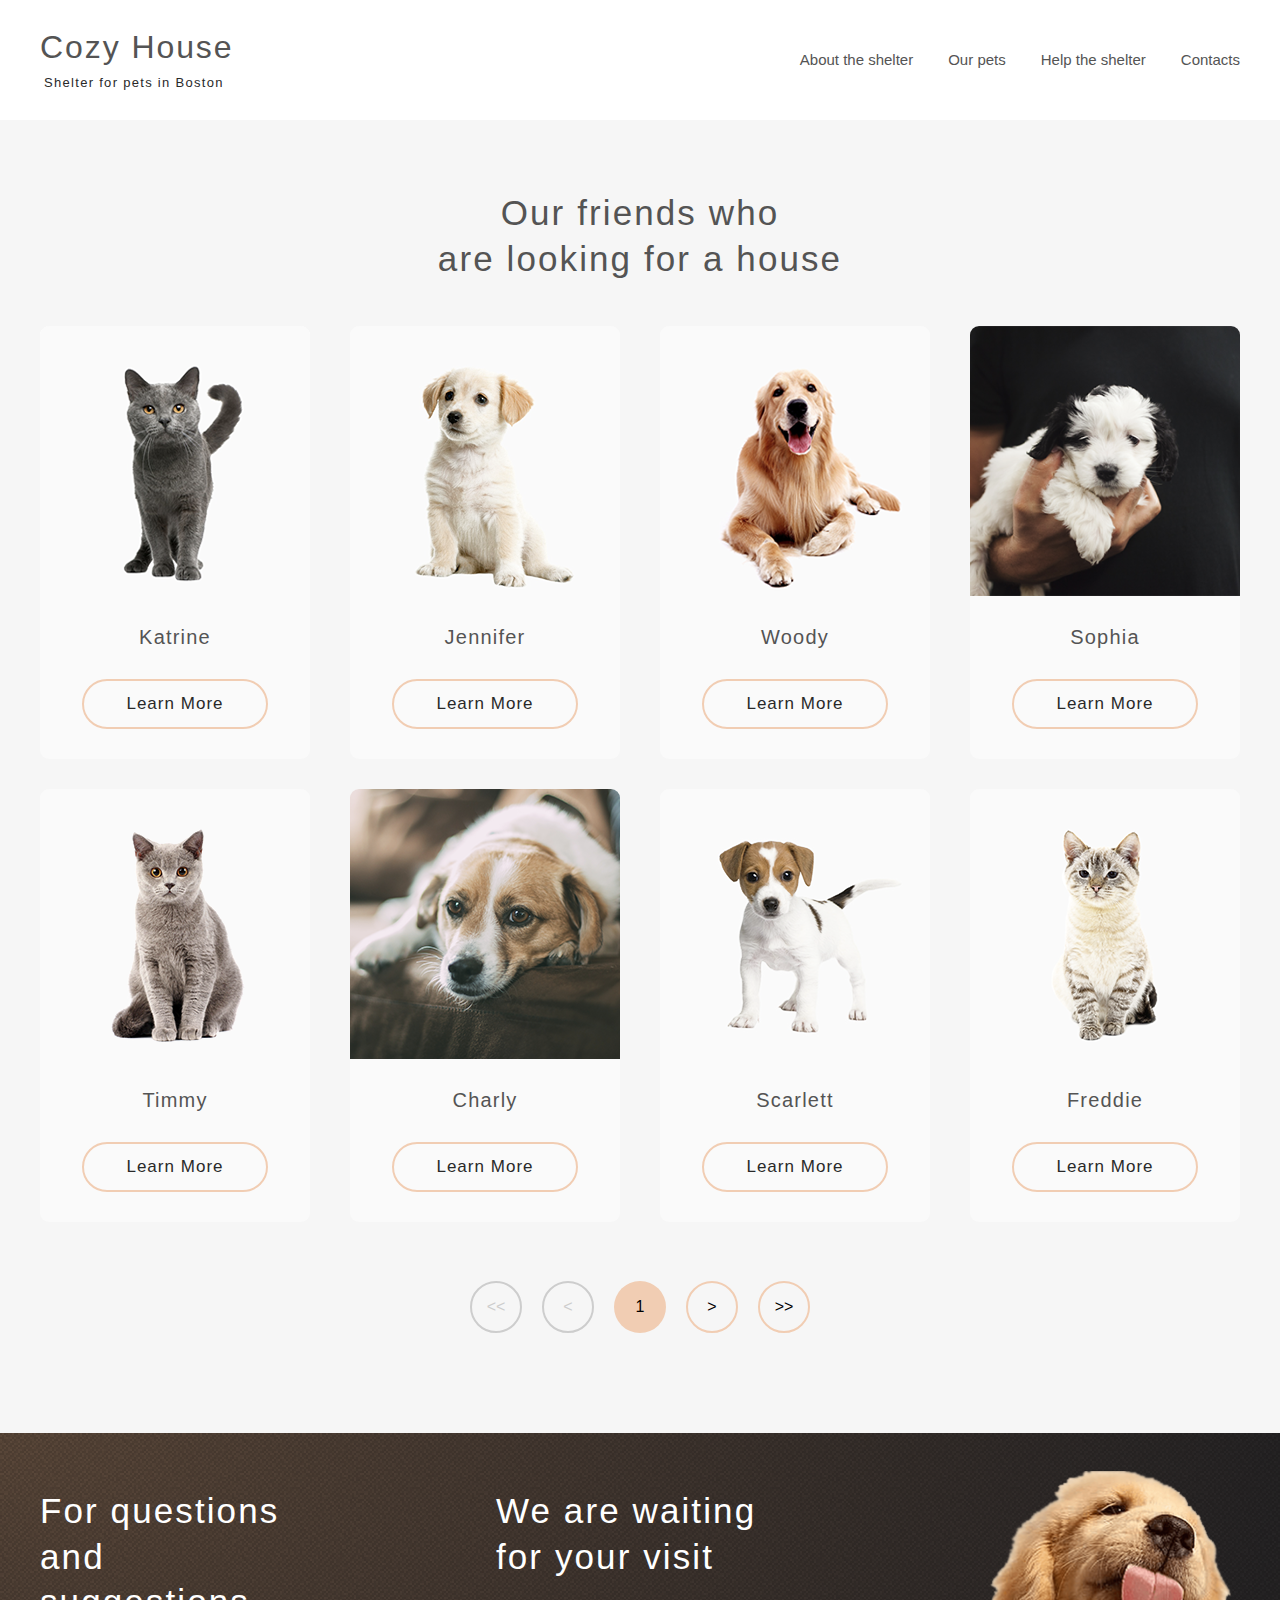
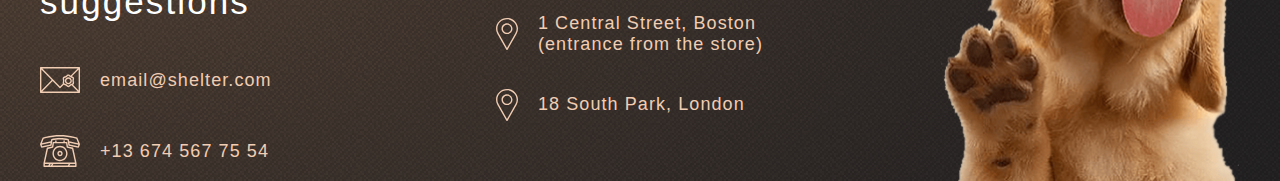
==== pets.html @ d78d14bd "feat: other decorations (wed 22 mar 17:51)" ====
<!DOCTYPE html>
<html lang="en">
<head>
    <meta charset="UTF-8">
    <meta name="viewport"
          content="width=device-width, user-scalable=no, initial-scale=1.0, maximum-scale=1.0, minimum-scale=1.0">
    <meta http-equiv="X-UA-Compatible" content="ie=edge">
    <link rel="stylesheet" href="./styles/main.css">
    <link rel="stylesheet" href="./styles/media.css">
    <link rel="icon" type="image/x-icon" href="./assets/favicon.png">
    <title>Pets</title>
</head>
<body>
<header class="header header-pets-page">
    <div class="container">

        <div class="header-nav header-nav-pets-page">
            <div class="logo logo-pets-page">
                <a href="index.html"><h1 class="logo-title logo-tittle-pets">Cozy House</h1></a>
                <p class="logo-subtitle">Shelter for pets in Boston</p>
            </div>

            <nav class="nav">
                <ul class="nav-list nav-list-pets-page">
                    <li class="nav-item nav-item-pets-page"><a href="index.html">About the shelter</a></li>
                    <li class="nav-item nav-item-pets-page"><a href="pets.html">Our pets</a></li>
                    <li class="nav-item nav-item-pets-page"><a href="index.html#help">Help the shelter</a></li>
                    <li class="nav-item nav-item-pets-page"><a href="#contacts">Contacts</a></li>
                </ul>
            </nav>
        </div>

    </div>
</header>

<section class="pets">
    <div class="container">
        <div class="pets-block pets-block-pets-page">
            <h3>Our friends who<br>
                are looking for a house</h3>

            <div class="pets-slider-container">
                <div class="pets-slider pets-slider-pets-page">
                    <div class="pets-item">
                        <div class="pets-item__img">
                            <img
                                    src="./assets/png/pets-katrine.png"
                                    alt="katrine"
                            >
                        </div>
                        <h5>Katrine</h5>
                        <button class="learn-more">Learn More</button>
                    </div>
                    <div class="pets-item">
                        <div class="pets-item__img">
                            <img
                                    src="./assets/png/pets-jennifer.png"
                                    alt="jennifer"
                            >
                        </div>
                        <h5>Jennifer</h5>
                        <button class="learn-more">Learn More</button>
                    </div>
                    <div class="pets-item">
                        <div class="pets-item__img">
                            <img
                                    src="./assets/png/pets-woody.png"
                                    alt="woody"
                            >
                        </div>
                        <h5>Woody</h5>
                        <button class="learn-more">Learn More</button>
                    </div>
                    <div class="pets-item">
                        <div class="pets-item__img">
                            <img
                                    src="./assets/png/pets-katrine%20(1).png"
                                    alt="Sophia"
                            >
                        </div>
                        <h5>Sophia</h5>
                        <button class="learn-more">Learn More</button>
                    </div>
                    <div class="pets-item">
                        <div class="pets-item__img">
                            <img
                                    src="./assets/png/pets-timmy.png"
                                    alt="Timmy"
                            >
                        </div>
                        <h5>Timmy</h5>
                        <button class="learn-more">Learn More</button>
                    </div>
                    <div class="pets-item">
                        <div class="pets-item__img">
                            <img
                                    src="./assets/png/pets-charly.png"
                                    alt="Charly"
                            >
                        </div>
                        <h5>Charly</h5>
                        <button class="learn-more">Learn More</button>
                    </div>
                    <div class="pets-item">
                        <div class="pets-item__img">
                            <img
                                    src="./assets/png/pets-scarlet.png"
                                    alt="Scarlett"
                            >
                        </div>
                        <h5>Scarlett</h5>
                        <button class="learn-more">Learn More</button>
                    </div>
                    <div class="pets-item">
                        <div class="pets-item__img">
                            <img
                                    src="./assets/png/pets-katrine%20(2).png"
                                    alt="Freddie"
                            >
                        </div>
                        <h5>Freddie</h5>
                        <button class="learn-more">Learn More</button>
                    </div>
                </div>
            </div>
            <div class="pets__control-buttons">
                <button class="prev-max-btn control-btn"> << </button>
                <button class="prev-btn control-btn"> < </button>
                <button class="num-slider-btn control-btn"> 1 </button>
                <button class="next-btn control-btn"> > </button>
                <button class="next-max-btn control-btn"> >> </button>
            </div>

        </div>
    </div>
</section>

<footer id="contacts">
    <div class="container">
        <div class="footer-block">

            <div class="contacts">
                <h2>For questions<br> and suggestions</h2>
                <a href="mailto:email@shelter.com" class="email-address">
                    <img src="./assets/icons/icon-email.svg" alt="email">
                    <p>email@shelter.com</p>
                </a>
                <a href="tel:+136745677554" class="phone-nums">
                    <img src="./assets/icons/icon-phone.svg" alt="phone">
                    <p>+13 674 567 75 54</p>
                </a>
            </div>

            <div class="address">
                <h2>We are waiting<br> for your visit</h2>
                <a href="https://www.google.com/maps/place/JetBrains/@59.9815845,30.2146416,15z/data=!4m6!3m5!1s0x4696370110077071:0x7142189108d4a839!8m2!3d59.9815845!4d30.2146416!16s%2Fg%2F12ht1yhwh"
                   class="location"
                   target="_blank"
                >
                    <img src="./assets/icons/icon-marker.svg" alt="marker">
                    <p>1 Central Street, Boston<br>(entrance from the store)</p>
                </a>
                <a href="https://www.google.com/maps/place/%D0%AD%D0%BB%D1%82%D0%B5%D0%BC+%D0%9F%D0%B0%D1%80%D0%BA+%D0%AE%D0%B3/@51.4553638,0.0538991,15.22z/data=!4m10!1m2!2m1!1s18+South+Park,+London!3m6!1s0x47d8a91594ab684d:0x6e5fc26f22667307!8m2!3d51.4555305!4d0.0668905!15sChUxOCBTb3V0aCBQYXJrLCBMb25kb26SAQRwYXJr4AEA!16s%2Fg%2F1th567md"
                   class="location-two"
                   target="_blank"
                >
                    <img src="./assets/icons/icon-marker.svg" alt="marker">
                    <p>18 South Park, London</p>
                </a>
            </div>

            <div class="footer-dog-img">
                <img src="./assets/png/footer-puppy.png" alt="puppy">
            </div>

        </div>
    </div>
</footer>

<script src="script.js"></script>
</body>
</html>
---- styles/main.css ----
@import "reset.css";
html {
    scroll-behavior: smooth;
}
body {
    font-family: 'Georgia', sans-serif;
}

.container {
    max-width: 1280px;
    padding: 0 40px;
    margin: 0 auto;
}

/* ======HEADER====== */
.header {
    background: url(../assets/backgrounds/noise_transparent@2x.png), radial-gradient(100% 215.42% at 0% 0%, #5b483a 0%, #262425 100%), #211f20;
    padding-top: 60px;
}

.header-nav {
    display: flex;
    justify-content: space-between;
    padding-bottom: 60px;
}

/*logo*/
.logo h1 {
    font-weight: 400;
    font-size: 32px;
    line-height: 110%;
    letter-spacing: 0.06em;
    color: #F1CDB3;
}

.logo p {
    font-family: 'Arial', sans-serif;
    padding-left: 4px;
    padding-top: 10px;
    font-weight: 400;
    font-size: 13px;
    line-height: 15px;
    letter-spacing: 0.1em;
    color: #FFFFFF;
}

/*nav*/
.nav {
    display: flex;
    align-items: center;
}

.nav-list {
    display: flex; justify-content: center;
    column-gap: 35px;
}

.nav-item a {
    font-family: 'Arial', sans-serif;
    font-weight: 400;
    font-size: 15px;
    color: #CDCDCD;
    transition: 0.3s;
    position: relative;
    cursor: pointer;
    line-height: 1;
}

.nav-list a:hover {
    color: #fafafa;
}

/*start-screen*/
.start-screen {
    display: flex;
    justify-content: space-between;
}

.start__content {
    padding-top: 10.1875em;
    padding-right: 42px;
}
.start__content h2 {
    font-family: 'Georgia', sans-serif;
    font-weight: 400;
    font-size: 44px;
    line-height: 130%;
    color: #FFFFFF;
    padding-bottom: 42px;
}

.start-screen p {
    font-family: 'Arial', sans-serif;
    font-weight: 400;
    font-size: 15px;
    line-height: 160%;
    color: #CDCDCD;
    padding-bottom: 42px;
}

.make-a-friend {
    background-color: #F1CDB3;
    padding: 15px 45px;
    border-radius: 100px;
    font-family: 'Georgia', sans-serif;
    font-weight: 400;
    font-size: 17px;
    line-height: 130%;
    letter-spacing: 0.06em;
    color: #292929;
    transition: 0.3s;
}

.make-a-friend:hover {
    background-color: #FDDCC4;
}

/* =====ABOUT===== */
.about-block {
    display: flex;
    padding-top: 80px;
    padding-bottom: 100px;
}

.about-pets {
    padding-left: 10.938em;
}

.about-content {
    padding-left: 7.5em;
    padding-right: 10.938em;
}

.about-content h3 {
    font-family: 'Georgia', sans-serif;
    font-weight: 400;
    font-size: 35px;
    line-height: 130%;
    letter-spacing: 0.06em;
    color: #545454;
    padding-bottom: 25px;
    padding-top: 14px;
}

.about-content p {
    font-family: 'Arial', sans-serif;
    font-weight: 400;
    font-size: 15px;
    line-height: 160%;
    color: #4C4C4C;
    padding-bottom: 25px;
}

.first-about-content {
    padding-bottom: 25px;
}


/* =====PETS===== */
.pets {
    background-color: #F6F6F6;
    padding-top: 70px;
}

.pets-block h3 {
    font-family: 'Georgia', sans-serif;
    font-weight: 400;
    font-size: 35px;
    line-height: 130%;
    align-items: center;
    text-align: center;
    letter-spacing: 0.06em;
    color: #545454;
    padding-bottom: 60px;
}

.pets-slider-container {
    display: flex;
    justify-content: space-between;
    align-items: center;
    padding-bottom: 59px;
}

.pets-slider {
    display: flex;
    column-gap: 90px;
}

.pets-item {
    background: #FAFAFA;
    border-radius: 9px;

    transition: 0.3s;
}

.pets-item:hover {
    box-shadow: 0 0 10px rgba(0,0,0,0.5);
}

.pets-item__img img {
    border-radius: 9px 9px 0 0;
}

.left-arrow, .right-arrow{
    cursor: pointer;
    -webkit-box-align: center;
    -ms-flex-align: center;
    align-items: center;
    padding: 16px 16px;
    width: 52px;
    height: 52px;
    border: 2px solid #f1cdb3;
    -webkit-box-sizing: border-box;
    box-sizing: border-box;
    border-radius: 50%;
    color: #292929;
    background-color: transparent;
    font-weight: bold;
}

.pets-item {
    display: flex;
    align-items: center;
    flex-direction: column;
}

.pets-item h5 {
    font-family: 'Georgia', sans-serif;
    font-weight: 400;
    font-size: 20px;
    line-height: 23px;
    letter-spacing: 0.06em;
    color: #545454;
    padding-bottom: 30px;
}

.pets-item__img {
    padding-bottom: 30px;
}

.learn-more {
    border: 2px solid #F1CDB3;
    border-radius: 100px;
    padding: 12px 42px;
    margin-bottom: 30px;

    font-family: 'Georgia', sans-serif;
    font-weight: 400;
    font-size: 17px;
    line-height: 130%;
    letter-spacing: 0.06em;
    color: #292929;

    transition: 0.3s;
}

.learn-more:hover {
    background-color: #FDDCC4;
    border: 2px solid #FDDCC4;
}

.pets__button-get-to-know {
    display: flex;
    justify-content: center;
}

button.get-to-know{
    display: flex;
    align-items: center;
    padding: 15px 45px;
    background: #F1CDB3;
    border-radius: 100px;

    font-family: 'Georgia', sans-serif;
    font-weight: 400;
    letter-spacing: 0.0586282em;
    font-size: 17px;
    line-height: 130%;
    color: #292929;

    margin-bottom: 100px;

    transition: 0.3s;
}

button.get-to-know:hover {
    background-color: #FDDCC4;
}

/* =====HELP===== */
.help-block {
    display: flex;
    flex-direction: column;
    align-items: center;

    padding-top: 80px;
}

.help__header h3 {
    font-family: 'Georgia', sans-serif;
    font-weight: 400;
    font-size: 35px;
    line-height: 130%;
    text-align: center;
    letter-spacing: 0.06em;
    color: #545454;

    padding-bottom: 60px;
}

.help-icons-block {
    align-items: center;
    display: flex;
    flex-direction: column;
}

.help__icons {
    display: flex;
    align-items: baseline;
    flex-wrap: wrap;
    gap: 3.3rem 7.5rem;
    max-width: 1030px;
    justify-content: center;

    padding-bottom: 100px;
}

.help-icons-block p {
    font-family: 'Georgia', sans-serif;
    font-weight: 400;
    font-size: 20px;
    line-height: 115%;
    letter-spacing: 0.06em;
    color: #545454;

    padding-top: 30px;
}

/* =====DONATION===== */
.donation {
    background: #F6F6F6;
    padding-bottom: 100px;
}

.donation-block {
    display: -webkit-box;
    display: -ms-flexbox;
    display: flex;
    -webkit-box-pack: center;
    -ms-flex-pack: center;
    justify-content: center;
    -webkit-box-align: center;
    -ms-flex-align: center;
    align-items: center;
    gap: 31px;
    padding-top: 81px;
}

.donation-info-block {
    align-self: flex-start;
    max-width: 380px;
}

.card-pick {
    padding: 1px 15px;
    max-width: 349px;
    height: 43px;
    -webkit-box-align: center;
    -ms-flex-align: center;
    align-items: center;
    background-color: #f1cdb3;
    display: -webkit-box;
    display: -ms-flexbox;
    display: flex;
    -webkit-box-pack: justify;
    -ms-flex-pack: justify;
    justify-content: space-between;
    font-family: "Georgia", sans-serif;
    line-height: 115%;
    letter-spacing: 0.06em;
    border-radius: 9px;
    margin-bottom: 21px;
    color: #545454;
    text-decoration: none;
}

.donation-info-block h1 {
    font-family: 'Georgia', sans-serif;
    font-weight: 400;
    font-size: 35px;
    line-height: 130%;
    letter-spacing: 0.06em;
    color: #545454;

    padding-bottom: 20px;
}

.donation-info-block h6 {
    font-family: 'Georgia', sans-serif;
    font-weight: 400;
    font-size: 15px;
    line-height: 110%;
    letter-spacing: 0.06em;
    color: #545454;

    padding-bottom: 20px;
}

.donation-info-block p {
    font-family: 'Arial', sans-serif;
    font-weight: 400;
    font-size: 12px;
    line-height: 18px;
    color: #B2B2B2;
}

.card-pick p {
    font-family: 'Georgia', sans-serif;
    font-weight: 400;
    font-size: 20px;
    line-height: 115%;
    letter-spacing: 0.06em;
    color: #545454;
}

.subtitle {
    font-style: italic;
}

/* =====FOOTER===== */
footer {
    background: url(../assets/backgrounds/noise_transparent@2x.png), radial-gradient(100% 215.42% at 0% 0%, #5b483a 0%, #262425 100%), #211f20;
}

.footer-block {
    display: flex;
    justify-content: space-between;
    padding-top: 38px;
}

.footer-block h2 {
    font-family: 'Georgia', sans-serif;
    font-weight: 400;
    font-size: 35px;
    line-height: 130%;
    letter-spacing: 0.06em;
    color: #FFFFFF;
}

.footer-block p {
    font-family: 'Georgia', sans-serif;
    font-weight: 400;
    font-size: 18px;
    line-height: 115%;
    letter-spacing: 0.06em;
    color: #F1CDB3;
}

.contacts, .address {
    padding-top: 17px;
    max-width: 279px;
    display: -webkit-box;
    display: -ms-flexbox;
    display: flex;
    -webkit-box-orient: vertical;
    -webkit-box-direction: normal;
    -ms-flex-direction: column;
    flex-direction: column;
    -webkit-box-align: start;
    -ms-flex-align: start;
    align-items: flex-start;
    -webkit-box-pack: justify;
    -ms-flex-pack: justify;
    gap: 39px;
}

.contacts a {
    display: flex;
    align-items: center;
}

.contacts a img {
    padding-right: 20px;
}

.address {
    gap: 34px;
}

.address a {
    display: flex;
    align-items: center;
}

.address a img {
    padding-right: 20px;
}

/*==== OUR PETS PAGE ====*/

/*=====header=====*/
.header-pets-page {
    background: #FFFFFF;
    padding-top: 30px;
}

.logo-pets-page h1 {
    color: #545454;
}

.logo-pets-page p {
    color: #292929;
}

.nav-item-pets-page a {
    color: #545454;
    position: relative;
    cursor: pointer;
    line-height: 1;
}

.nav-item a:after {
    display: block;
    position: absolute;
    left: 0; /*изменить на right:0;, чтобы изменить направление подчёркивания */
    width: 0;/*задаём длинну линии до наведения курсора*/
    height: 2px; /*задаём ширину линии*/
    background-color: #F1CDB3; /*задаём цвет линии*/
    content: "";
    transition: width 0.3s ease-out;
}

.nav-item a:hover:after, a:focus:after {
    width: 100%; /*устанавливаем значение 100% чтобы ссылка подчёркивалась полностью*/
}

.nav-list-pets-page a:hover {
    color: #292929;
    background-size: 100% 2px;

}

.header-nav-pets-page {
    padding-bottom: 30px;
}

/*=====pets=====*/
.pets-block-pets-page h3{
    padding-bottom: 45px;
}

.pets-slider-pets-page {
    gap: 30px 40px;
    flex-wrap: wrap;
}
/*buttons control*/
.pets__control-buttons {
    display: flex;
    flex-direction: row;
    justify-content: center;
    gap: 20px;
    padding-bottom: 100px;
}

/*coloring buttons*/
.control-btn {
    border-radius: 100px;
    width: 52px;
    height: 52px;
}

.prev-max-btn, .prev-btn {
    border: 2px solid #CDCDCD;
    color: #CDCDCD;
}

.num-slider-btn {
    background: #F1CDB3;
}

.next-btn, .next-max-btn {
    border: 2px solid #F1CDB3;
}
---- styles/media.css ----
@viewport
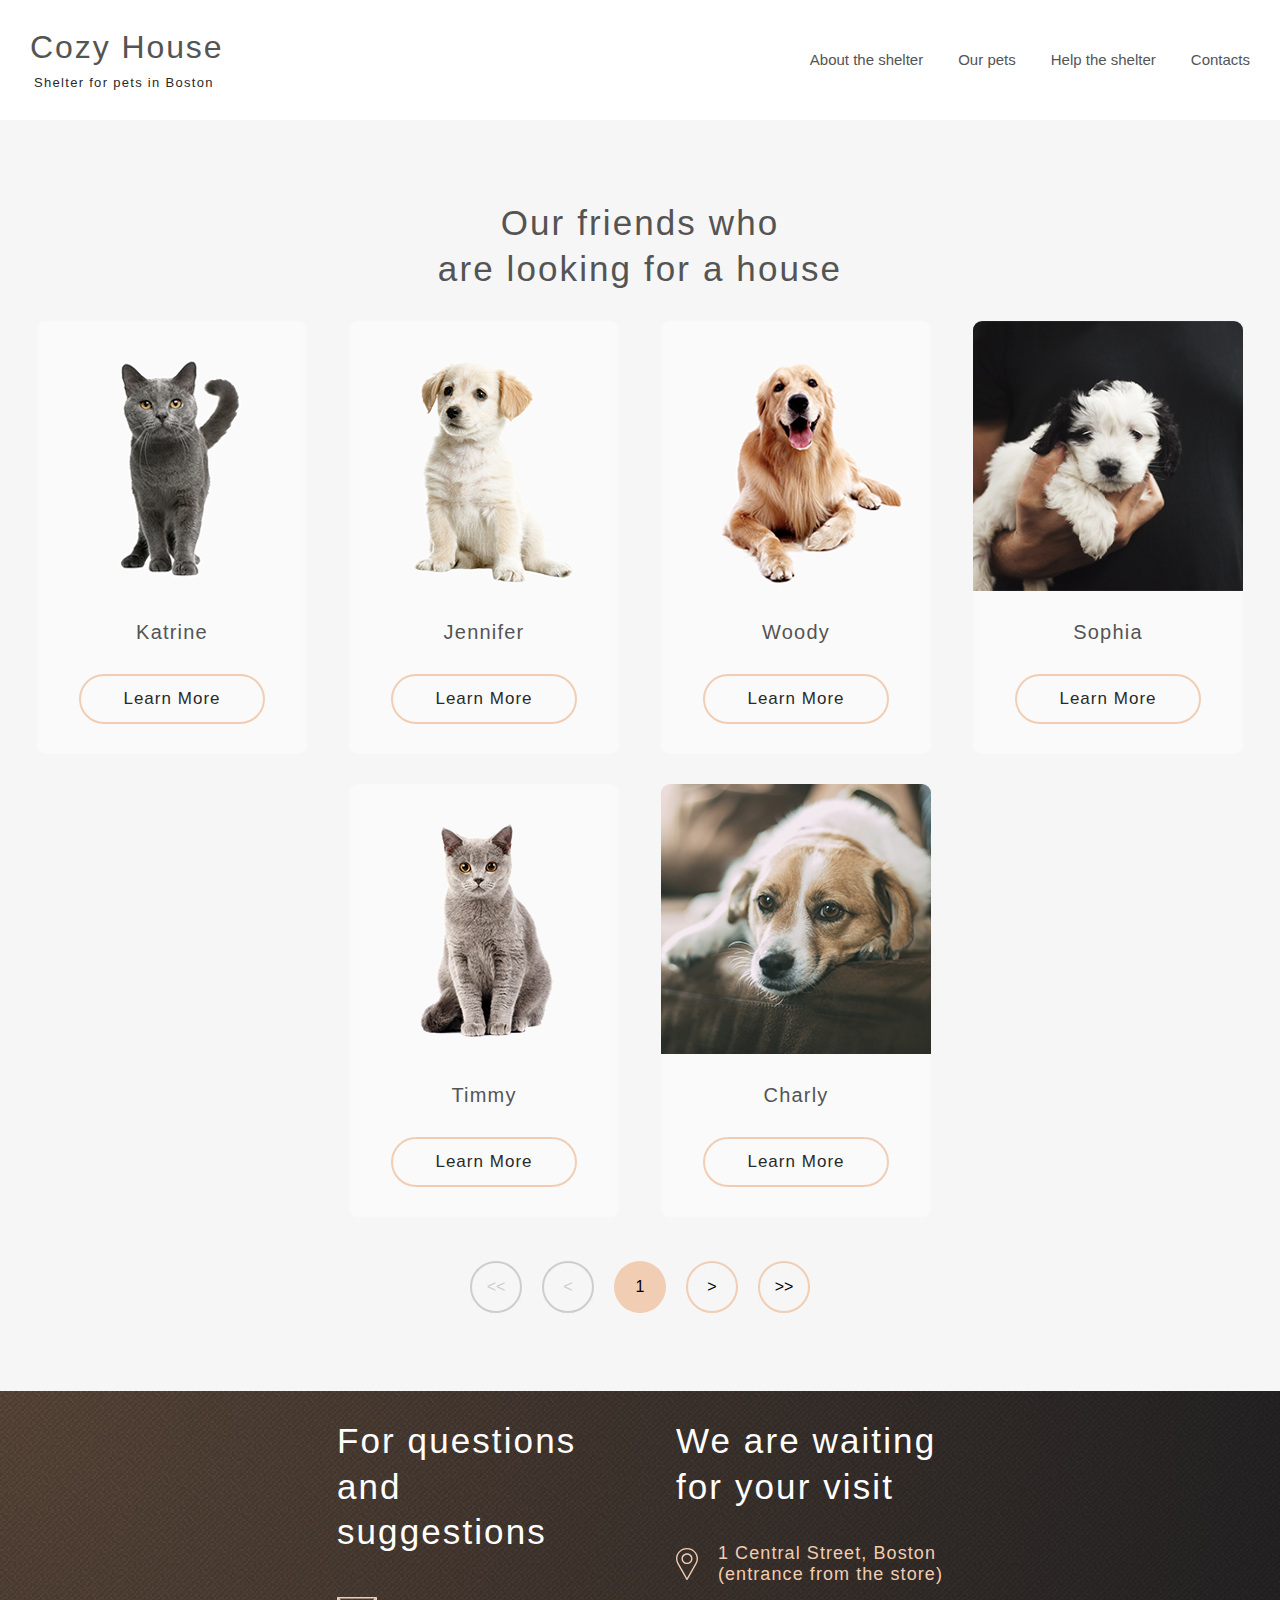
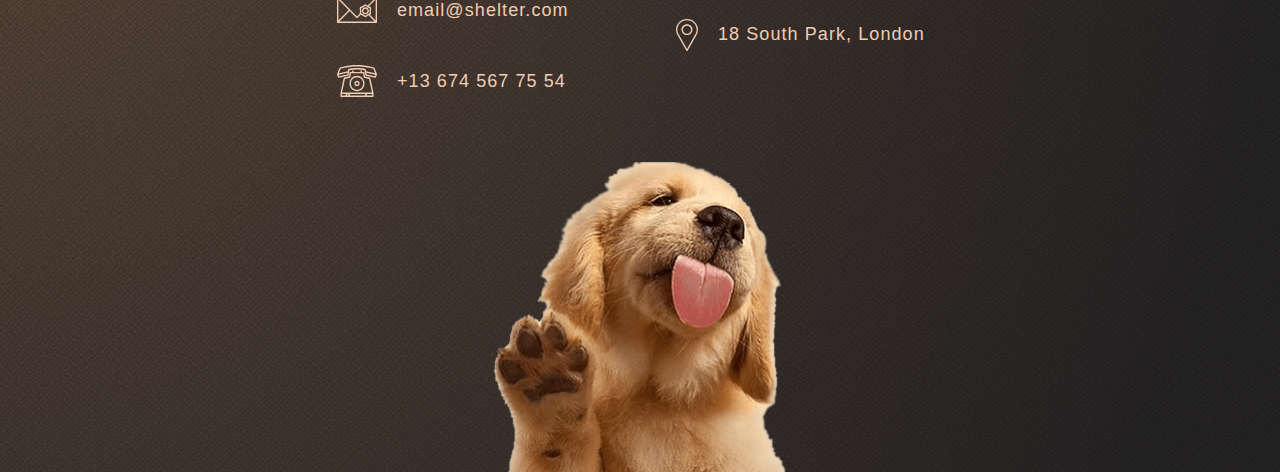
==== commit ddedf4ae: "feat: I forgot about the second page. Fixed (thu 23 mar 17:49)" ====
--- a/pets.html
+++ b/pets.html
@@ -39,7 +39,7 @@
             <h3>Our friends who<br>
                 are looking for a house</h3>
 
-            <div class="pets-slider-container">
+            <div class="pets-slider-container pets-page-wrapper">
                 <div class="pets-slider pets-slider-pets-page">
                     <div class="pets-item">
                         <div class="pets-item__img">
@@ -124,11 +124,11 @@
                 </div>
             </div>
             <div class="pets__control-buttons">
-                <button class="prev-max-btn control-btn"> << </button>
-                <button class="prev-btn control-btn"> < </button>
+                <button class="prev-max-btn control-btn">&lt;&lt;</button>
+                <button class="prev-btn control-btn">&lt;</button>
                 <button class="num-slider-btn control-btn"> 1 </button>
-                <button class="next-btn control-btn"> > </button>
-                <button class="next-max-btn control-btn"> >> </button>
+                <button class="next-btn control-btn">&gt;</button>
+                <button class="next-max-btn control-btn">&gt;&gt;</button>
             </div>
 
         </div>
@@ -138,35 +138,36 @@
 <footer id="contacts">
     <div class="container">
         <div class="footer-block">
+            <div class="footer__information">
+                <div class="contacts">
+                    <h2>For questions<br> and suggestions</h2>
+                    <a href="mailto:email@shelter.com" class="email-address">
+                        <img src="./assets/icons/icon-email.svg" alt="email">
+                        <p>email@shelter.com</p>
+                    </a>
+                    <a href="tel:+136745677554" class="phone-nums">
+                        <img src="./assets/icons/icon-phone.svg" alt="phone">
+                        <p>+13 674 567 75 54</p>
+                    </a>
+                </div>
 
-            <div class="contacts">
-                <h2>For questions<br> and suggestions</h2>
-                <a href="mailto:email@shelter.com" class="email-address">
-                    <img src="./assets/icons/icon-email.svg" alt="email">
-                    <p>email@shelter.com</p>
-                </a>
-                <a href="tel:+136745677554" class="phone-nums">
-                    <img src="./assets/icons/icon-phone.svg" alt="phone">
-                    <p>+13 674 567 75 54</p>
-                </a>
-            </div>
-
-            <div class="address">
-                <h2>We are waiting<br> for your visit</h2>
-                <a href="https://www.google.com/maps/place/JetBrains/@59.9815845,30.2146416,15z/data=!4m6!3m5!1s0x4696370110077071:0x7142189108d4a839!8m2!3d59.9815845!4d30.2146416!16s%2Fg%2F12ht1yhwh"
-                   class="location"
-                   target="_blank"
-                >
-                    <img src="./assets/icons/icon-marker.svg" alt="marker">
-                    <p>1 Central Street, Boston<br>(entrance from the store)</p>
-                </a>
-                <a href="https://www.google.com/maps/place/%D0%AD%D0%BB%D1%82%D0%B5%D0%BC+%D0%9F%D0%B0%D1%80%D0%BA+%D0%AE%D0%B3/@51.4553638,0.0538991,15.22z/data=!4m10!1m2!2m1!1s18+South+Park,+London!3m6!1s0x47d8a91594ab684d:0x6e5fc26f22667307!8m2!3d51.4555305!4d0.0668905!15sChUxOCBTb3V0aCBQYXJrLCBMb25kb26SAQRwYXJr4AEA!16s%2Fg%2F1th567md"
-                   class="location-two"
-                   target="_blank"
-                >
-                    <img src="./assets/icons/icon-marker.svg" alt="marker">
-                    <p>18 South Park, London</p>
-                </a>
+                <div class="address">
+                    <h2>We are waiting<br> for your visit</h2>
+                    <a href="https://www.google.com/maps/place/JetBrains/@59.9815845,30.2146416,15z/data=!4m6!3m5!1s0x4696370110077071:0x7142189108d4a839!8m2!3d59.9815845!4d30.2146416!16s%2Fg%2F12ht1yhwh"
+                       class="location"
+                       target="_blank"
+                    >
+                        <img src="./assets/icons/icon-marker.svg" alt="marker">
+                        <p>1 Central Street, Boston<br>(entrance from the store)</p>
+                    </a>
+                    <a href="https://www.google.com/maps/place/%D0%AD%D0%BB%D1%82%D0%B5%D0%BC+%D0%9F%D0%B0%D1%80%D0%BA+%D0%AE%D0%B3/@51.4553638,0.0538991,15.22z/data=!4m10!1m2!2m1!1s18+South+Park,+London!3m6!1s0x47d8a91594ab684d:0x6e5fc26f22667307!8m2!3d51.4555305!4d0.0668905!15sChUxOCBTb3V0aCBQYXJrLCBMb25kb26SAQRwYXJr4AEA!16s%2Fg%2F1th567md"
+                       class="location-two"
+                       target="_blank"
+                    >
+                        <img src="./assets/icons/icon-marker.svg" alt="marker">
+                        <p>18 South Park, London</p>
+                    </a>
+                </div>
             </div>
 
             <div class="footer-dog-img">
--- a/styles/main.css
+++ b/styles/main.css
@@ -95,7 +95,7 @@
     font-size: 15px;
     line-height: 160%;
     color: #CDCDCD;
-    padding-bottom: 42px;
+    padding-bottom: 55px;
 }
 
 .make-a-friend {
@@ -195,6 +195,7 @@
 
 .pets-item:hover {
     box-shadow: 0 0 10px rgba(0,0,0,0.5);
+    cursor: pointer;
 }
 
 .pets-item__img img {
@@ -216,6 +217,13 @@
     color: #292929;
     background-color: transparent;
     font-weight: bold;
+
+    transition: 0.3s;
+}
+
+.left-arrow:hover, .right-arrow:hover {
+    background: #FDDCC4;
+    border: 2px solid #FDDCC4;
 }
 
 .pets-item {
@@ -321,6 +329,7 @@
     gap: 3.3rem 7.5rem;
     max-width: 1030px;
     justify-content: center;
+
 
     padding-bottom: 100px;
 }
@@ -384,7 +393,7 @@
     text-decoration: none;
 }
 
-.donation-info-block h1 {
+.donation-info-block h2 {
     font-family: 'Georgia', sans-serif;
     font-weight: 400;
     font-size: 35px;
@@ -430,6 +439,11 @@
 /* =====FOOTER===== */
 footer {
     background: url(../assets/backgrounds/noise_transparent@2x.png), radial-gradient(100% 215.42% at 0% 0%, #5b483a 0%, #262425 100%), #211f20;
+}
+
+.footer__information {
+    display: flex;
+    gap: 160px;
 }
 
 .footer-block {
@@ -577,7 +591,16 @@
 .num-slider-btn {
     background: #F1CDB3;
 }
+.num-slider-btn:hover {
+
+}
 
 .next-btn, .next-max-btn {
     border: 2px solid #F1CDB3;
+
+    transition: 0.3s;
+}
+.next-btn:hover, .next-max-btn:hover {
+    background: #FDDCC4;
+    border: 2px solid #FDDCC4;
 }--- a/styles/media.css
+++ b/styles/media.css
@@ -1 +1,134 @@
-@viewport+/*переключаем экран до 768px*/
+@media screen and (max-width: 1280px) {
+    /*общие настройки*/
+    .container {
+        padding: 0 30px;
+        margin: 0 auto;
+    }
+
+    /*=====HEADER=====*/
+    .header {
+        padding-top: 30px;
+    }
+
+    .header-nav {
+
+    }
+
+    .img-puppy {
+        width: 569px;
+        height: 593px;
+    }
+
+    .start__content {
+        flex-direction: column;
+        display: flex;
+        margin-bottom: 100px;
+        padding: 0 125px;
+    }
+
+    .make-a-friend {
+        margin: 0 auto;
+    }
+
+    .start-screen {
+        flex-direction: column;
+        align-items: center;
+    }
+
+    .start-screen p {
+        padding-bottom: 40px;
+    }
+
+    .img-puppy {
+        margin-left: 140px;
+    }
+
+/*=====ABOUT=====*/
+    .about-block {
+        flex-direction: column-reverse;
+        align-items: center;
+        padding-top: 68px;
+    }
+
+    .about-pets {
+        padding: 0;
+        margin-top: 52px;
+    }
+
+    .about-content {
+        padding-left: 140px;
+        padding-right: 140px;
+    }
+    /*=====PETS=====*/
+    .pets {
+        padding-top: 80px;
+    }
+
+    .pets-slider .pets-item:last-child {
+        display: none;
+    }
+
+    .pets-slider {
+        column-gap: 42px;
+    }
+
+    /* pets page */
+    .pets-slider-pets-page .pets-item:nth-last-child(-n+2) {
+        display: none;
+    }
+
+    .pets-slider-pets-page {
+        justify-content: center;
+    }
+
+    .pets-block-pets-page h3 {
+        padding-bottom: 30px;
+    }
+
+    .pets-page-wrapper {
+        padding-bottom: 44px;
+    }
+
+    .pets__control-buttons {
+        padding-bottom: 78px;
+    }
+    /*=====HELP=====*/
+    .help__icons {
+        gap: 55px 60px;
+    }
+
+    .help-icons-block {
+        height: 113px;
+        width: 170px;
+    }
+
+    /*=====DONATION=====*/
+    .donation-block {
+        flex-direction: column-reverse;
+    }
+
+    .donation-info-block {
+        align-self: center;
+    }
+    .donation-dog-img {
+        margin-top: 30px;
+    }
+
+    /*=====FOOTER=====*/
+    .footer-block {
+        flex-direction: column;
+        padding-top: 10px;
+    }
+
+    .footer__information {
+        gap: 60px;
+        margin: 0 auto;
+    }
+
+    .footer-dog-img {
+        margin: 0 auto;
+        padding-top: 65px;
+    }
+}
+
